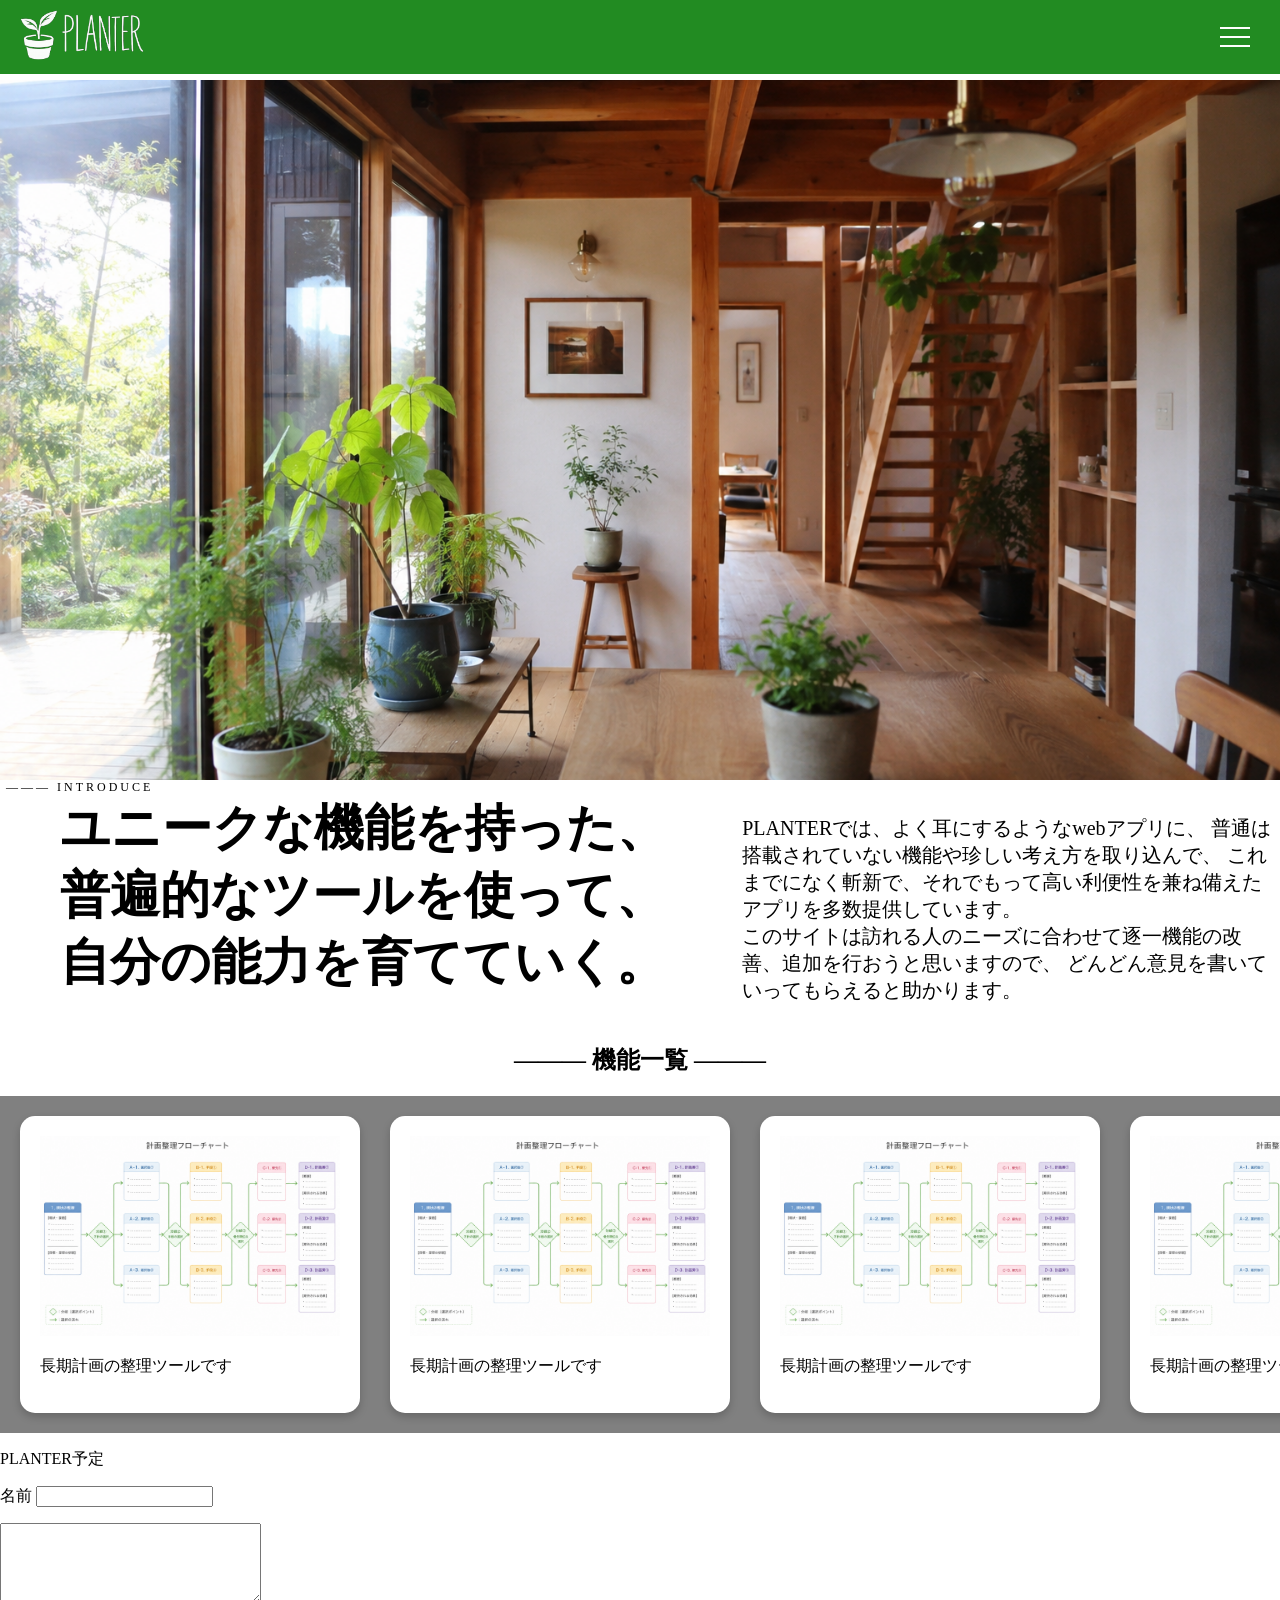
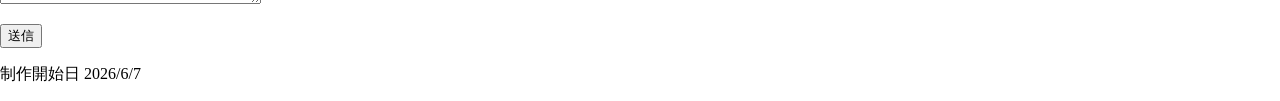
==== index.html @ d187fdfe "トプ画追加" ====
<!DOCTYPE html>
<html lang="ja">

<head>
    <meta charset="UTF-8">
    <meta name="viewport" content="width=device-width, initial-scale=1.0">
    <title>PLANTER</title>

    <link rel="stylesheet" href="style.css">
</head>

<body>

<header>
    <a href="index.html">
      <img src="images/hub-icon.png"
      alt="PLANTERのロゴ" class="icon">
    </a>


    <button id="menu-btn" class="menu-btn">
        <span></span>
        <span></span>
        <span></span>
    </button>

    <nav id="menu">
        <ul>
            <li><a href="index.html">ホーム</a></li>
            <li><a href="tools/planning_tool.html">計画整理ツール</a>
            <li><a href="tools/memo_tool.html">メモツール</a></li>
            <li><a href="tools/habit_tool.html">習慣化ツール</a></li>
            <li><a href="tools/patchnote.html">パッチノート</a></li>
            <li><a href="tools/blog.html">開発者より</a></li>
        </ul>
    </nav>
</header>

<section class="hero">
    <div class="hero-overlay"></div>

    <img
        src="images/top-photo.png"
        class="top-image"
        alt="背景画像">

</section>

<section class="hero-intro">


    <div class="left">
        <span class="introduce"> ――― INTRODUCE</span>

        <h2 class="introduce2">
            ユニークな機能を持った、<br>
            普遍的なツールを使って、<br>
            自分の能力を育てていく。
        </h2>
    </div>

    <div class="right">
        <p>
            PLANTERでは、よく耳にするようなwebアプリに、
            普通は搭載されていない機能や珍しい考え方を取り込んで、
            これまでになく斬新で、それでもって高い利便性を兼ね備えた
            アプリを多数提供しています。<br>
            このサイトは訪れる人のニーズに合わせて逐一機能の改善、追加を行おうと思いますので、
            どんどん意見を書いていってもらえると助かります。
        </p>
    </div>

</section>

    

  <main> 
  
   <h2>——— 機能一覧 ———</h2>
    <section class="tool-cards">  
     <div class="slide-track">
      <div class="tool-card">
        <a href="tools/planning_tool.html">
           <img src="images/planning.png"
           alt="計画整理ツール" class="tool-photo">
        </a>
        <p>長期計画の整理ツールです</p>
      </div>
      <div class="tool-card">
        <a href="tools/planning_tool.html">
           <img src="images/planning.png"
           alt="計画整理ツール" class="tool-photo">
        </a>
        <p>長期計画の整理ツールです</p>
      </div>
      <div class="tool-card">
        <a href="tools/planning_tool.html">
           <img src="images/planning.png"
           alt="計画整理ツール" class="tool-photo">
        </a>
        <p>長期計画の整理ツールです</p>
      </div>
      <div class="tool-card">
        <a href="tools/planning_tool.html">
           <img src="images/planning.png"
           alt="計画整理ツール" class="tool-photo">
        </a>
        <p>長期計画の整理ツールです</p>
      </div>
      <div class="tool-card">
        <a href="tools/planning_tool.html">
           <img src="images/planning.png"
           alt="計画整理ツール" class="tool-photo">
        </a>
        <p>長期計画の整理ツールです</p>
      </div>
      <div class="tool-card">
        <a href="tools/planning_tool.html">
           <img src="images/planning.png"
           alt="計画整理ツール" class="tool-photo">
        </a>
        <p>長期計画の整理ツールです</p>
      </div>
      <div class="tool-card">
        <p>複雑なメモを管理するツール</p>
        <a href="tools/memo_tool.html">開く</a>
      </div>
      <div class="tool-card">
        <p>習慣を継続するためのツールです</p>
        <a href="tools/habit_tool.html">開く</a>
      </div>
      <div class="tool-card">
        <p>パッチノート</p>
        <a href="tools/patchnote.html">開く</a>
      </div>
      <div class="tool-card">
        <p>開発者の話</p>
        <a href="tools/blog.html">開く</a>
      </div>
     </div>
    </section>
    <section>
      <p>PLANTER予定</p>

      <form action="messages.text">

        <label for="name">名前</label>
        <input type="text" id="name">
 
      </form>
    
      <p>
       <textarea
        rows="5"
        cols="30">
       </textarea>
      </p>
      <p>
       <button type="submit">
        送信
       </button>
      </p>

    </section>
  </main>
  <footer>
    <p>制作開始日 2026/6/7</p>
  </footer>
<script src="script.js"></script>
</body>
</html>
---- style.css ----
.icon{
    height:50px;
    width:auto;

}


header{
    position:fixed;
    top:0;
    left:0;

    width:100%;

    background-color:#228b22;

    display:flex;
    justify-content:space-between;
    align-items:center;

    padding:10px 20px;

    z-index:1000;

    box-sizing:border-box;
}

body{
    margin:0;
    padding-top:80px;
}
.menu-btn{
    width:50px;
    height:50px;

    background:none;
    border:none;

    position:relative;
    cursor:pointer;
}
.menu-btn span{
    position:absolute;

    width:30px;
    height:2px;

    background:white;

    left:10px;

    transition:0.3s;
}
.menu-btn span:nth-child(1){
    top:15px;
}
.menu-btn span:nth-child(2){
    top:24px;
}
.menu-btn span:nth-child(3){
    top:33px;
}
.menu-btn.active span:nth-child(1){
    transform:
        translateY(9px)
        rotate(45deg);
}
.menu-btn.active span:nth-child(2){
    opacity:0;
}
.menu-btn.active span:nth-child(3){
    transform:
        translateY(-9px)
        rotate(-45deg);
}

.menu-btn{
    z-index:1001;
}
#menu{
    z-index:1000;
}


#menu{
    text-align: left;
    position: fixed;
    top: 80px;
    left: 100%;
    font-size:30px;


    width: 100%;
    height: 100vh;

    background: white;

    transition: 0.5s ease;
}
#menu.active{
    left: 0;
}


.hero{

    position:relative;

    width:100%;
    height:700px;

    overflow:hidden;
    
    text-align:center;
    align-items:center;
    gap:50px;

}

.top-image{

    width:100%;
    height:100%;

    object-fit:cover;

}

.hero-content{

    position:absolute;

    top:50%;
    left:50%;

    transform:
        translate(-50%,-50%);

    z-index:2;

}

.hero-overlay{

    position:absolute;

    top:0;
    left:0;

    width:100%;
    height:100%;

    background:black;

    opacity:0;

    z-index:1;

    transition:0.3s;

}

.hero h1{
    text-align:center;
    font-size:60px;
    color:#2E7D32;
    display:flex;
    justify-content:center;
}

.hero-intro{

    display:flex;

    justify-content:space-between;

    align-items:flex-start;

    gap:70px;

}

main h2{
    text-align: center;
}
.left{

    flex:1.5;


}

.left .introduce2{
    margin-left: 60px;
}

.right {

    flex:1.2;

}

.right p{
    font-size: 1px;
}


.introduce{

    display:block;

    font-size:12px;

    letter-spacing:3px;

    margin-bottom:0px;
    margin-left: 6px;

}

.hero-intro h2{

    font-size:50px;

    margin:0;

}

.hero-intro p{
    text-align:left;

    font-size:20px;

    margin-top:35px;

}

body{

    background-color:white;
}

.tool-card{

    width:300px;
    padding:20px;

    background:white;
    border-radius:15px;

    box-shadow:0 4px 8px rgba(0,0,0,0.2);

    flex-shrink:0;
}

.tool-card:hover{

    transform:translateY(-10px);

}


.tool-cards{
    background-color: grey;
    overflow:hidden;

    padding-left:20px;

    width:100%;

    position:relative;
    padding-top:20px;
    padding-bottom:20px;
}

.tool-cards::-webkit-scrollbar{

    display:none;

}

.tool-photo{
    width:300px;
    height:200px;
}


.slide-track{
    display:flex;

    gap:30px;

    width:max-content;

    animation:scroll 30s linear infinite;
}

.slide-track:hover{

    animation-play-state:paused;

}

@keyframes scroll{

    from{
        transform:translateX(0);
    }

    to{
        transform:translateX(-50%);
    }

}

.tool-cards{

    width:100%;
    position:relative;
}
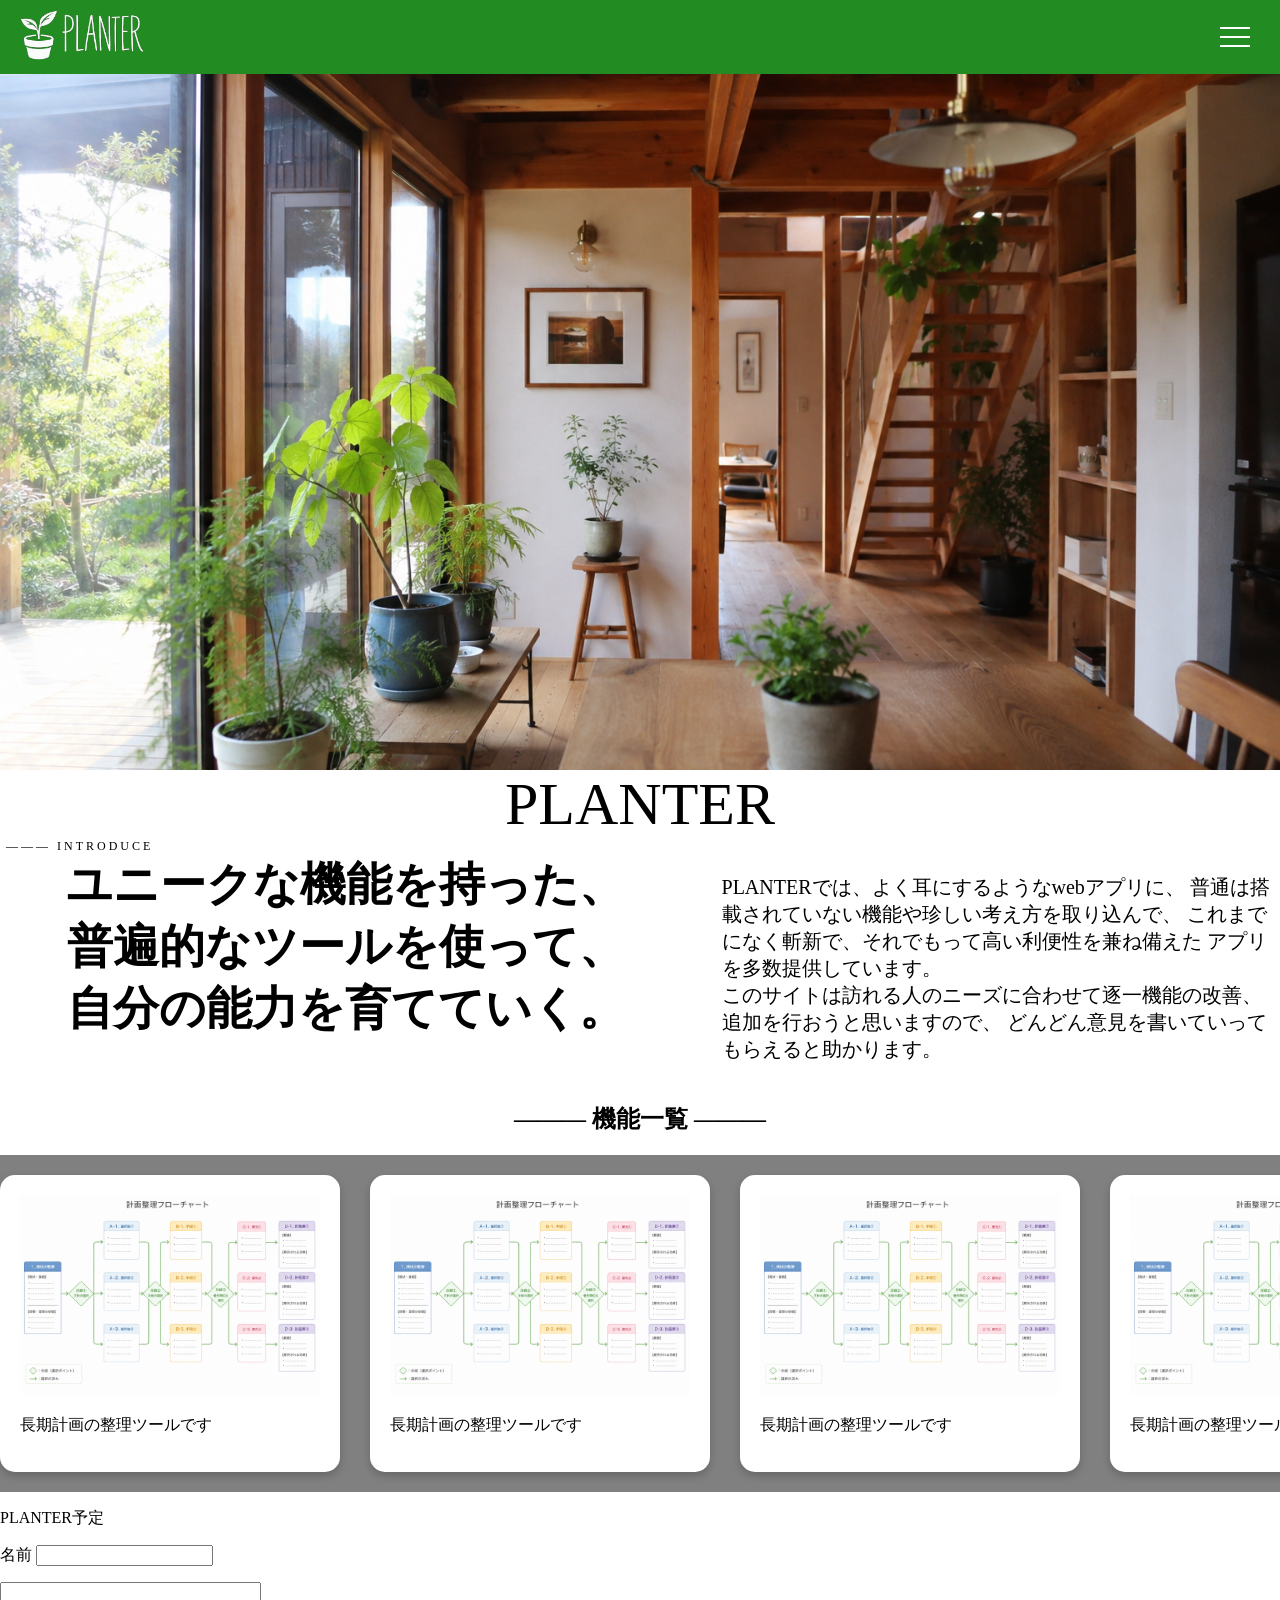
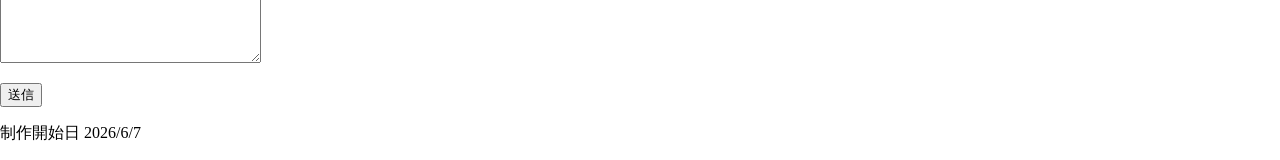
==== commit aa671eb9: "微細な変更" ====
--- a/index.html
+++ b/index.html
@@ -44,6 +44,9 @@
         class="top-image"
         alt="背景画像">
 
+</section>
+<section class="PLANTER-Font">
+  PLANTER
 </section>
 
 <section class="hero-intro">
--- a/style.css
+++ b/style.css
@@ -3,7 +3,6 @@
     width:auto;
 
 }
-
 
 header{
     position:fixed;
@@ -27,7 +26,7 @@
 
 body{
     margin:0;
-    padding-top:80px;
+    padding-top:70px;
 }
 .menu-btn{
     width:50px;
@@ -85,7 +84,7 @@
 #menu{
     text-align: left;
     position: fixed;
-    top: 80px;
+    top: 70px;
     left: 100%;
     font-size:30px;
 
@@ -124,6 +123,11 @@
 
     object-fit:cover;
 
+}
+
+.PLANTER-Font{
+    font-size: 60px;
+    text-align: center;
 }
 
 .hero-content{
@@ -185,13 +189,15 @@
 }
 .left{
 
-    flex:1.5;
+    flex:1.4;
 
 
 }
 
 .left .introduce2{
-    margin-left: 60px;
+    font-size:46px;
+    margin-left: 40px;
+    text-align: center;
 }
 
 .right {
@@ -264,7 +270,7 @@
     background-color: grey;
     overflow:hidden;
 
-    padding-left:20px;
+
 
     width:100%;
 
@@ -317,7 +323,4 @@
 
     width:100%;
     position:relative;
-}
-
-
-
+}
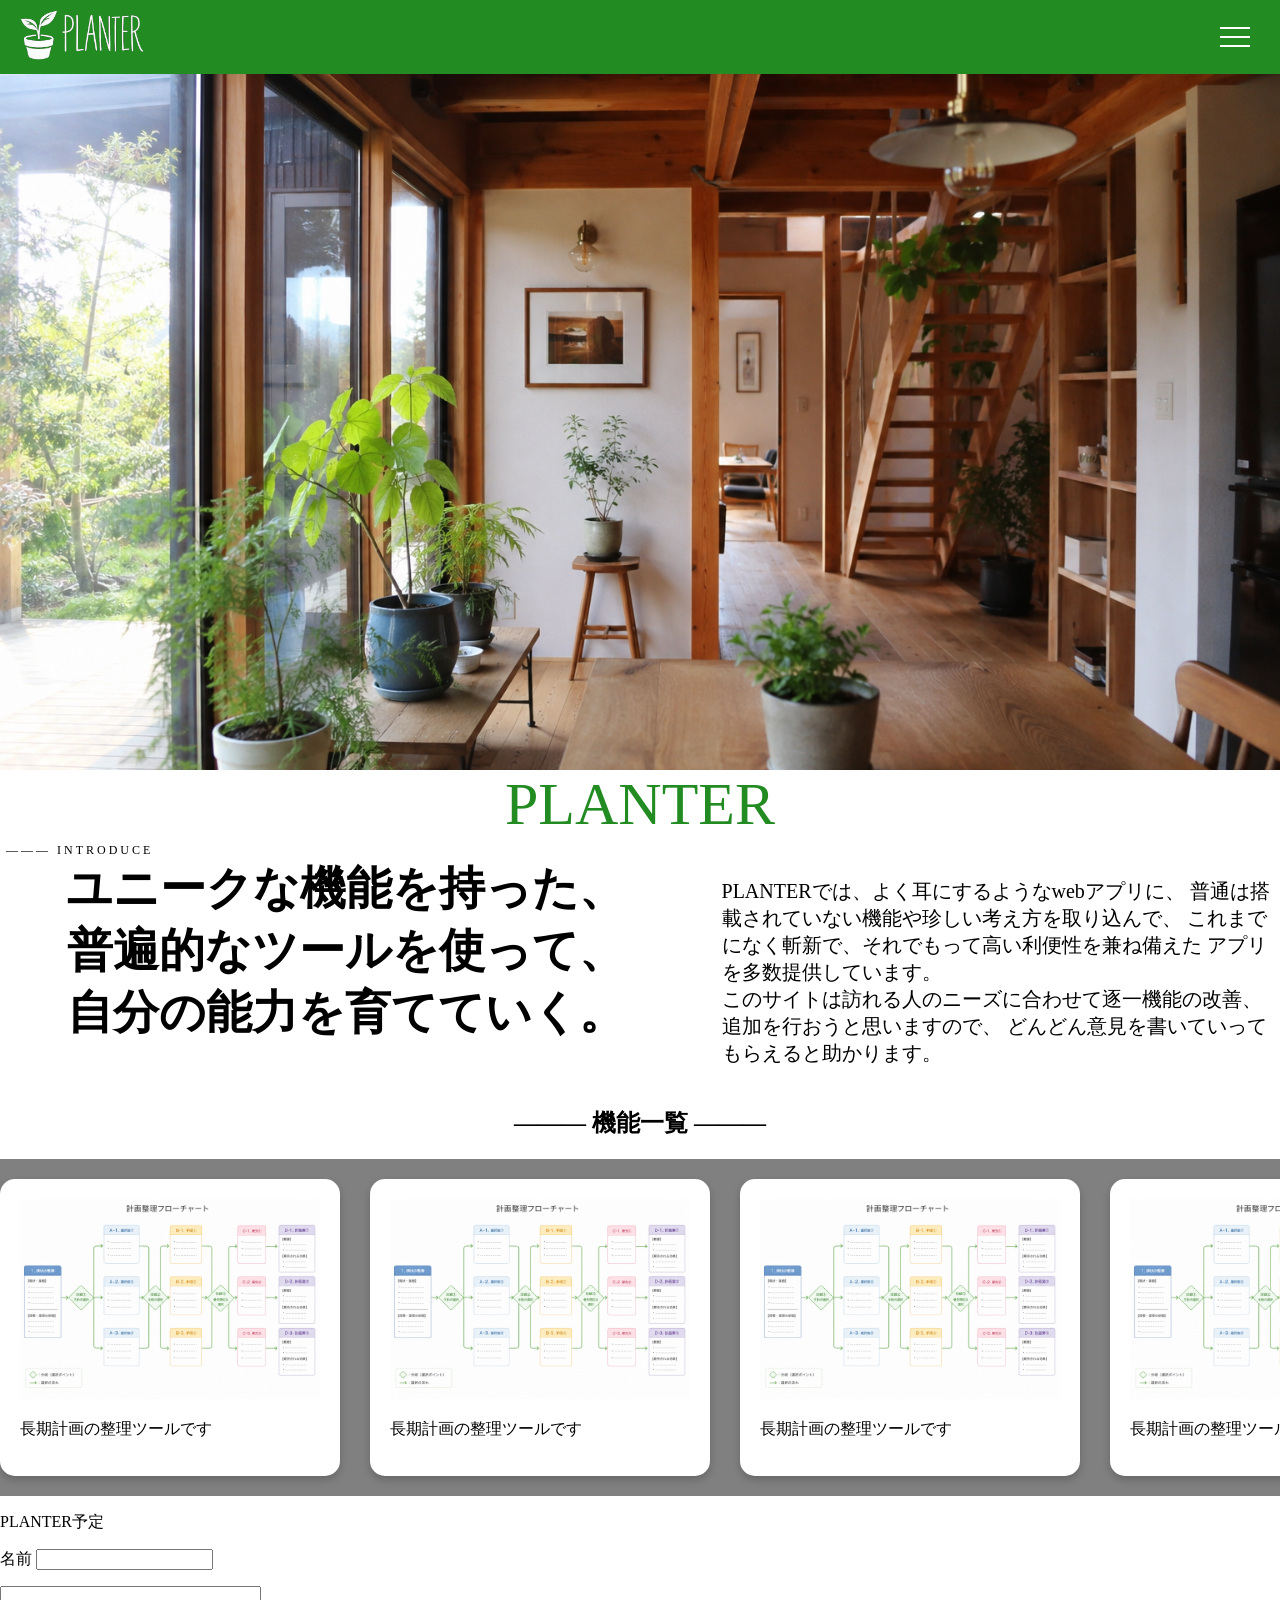
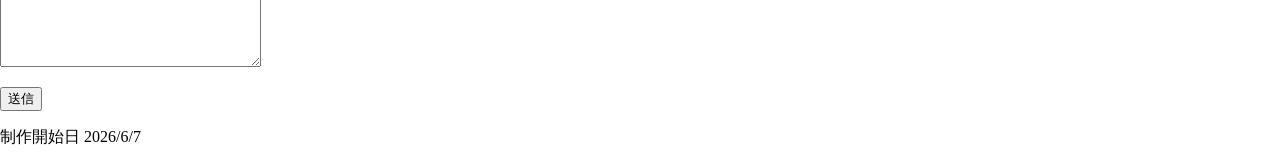
==== commit 80f73b63: "知識の箱庭β版導入" ====
--- a/index.html
+++ b/index.html
@@ -30,6 +30,7 @@
             <li><a href="tools/planning_tool.html">計画整理ツール</a>
             <li><a href="tools/memo_tool.html">メモツール</a></li>
             <li><a href="tools/habit_tool.html">習慣化ツール</a></li>
+            <li><a href="tools/knowledge_garden.html">知識の箱庭</a></li>
             <li><a href="tools/patchnote.html">パッチノート</a></li>
             <li><a href="tools/blog.html">開発者より</a></li>
         </ul>
@@ -140,6 +141,10 @@
         <p>開発者の話</p>
         <a href="tools/blog.html">開く</a>
       </div>
+      <div class="tool-card">
+        <p>知識を育てる個人用ナレッジ管理ツール</p>
+        <a href="tools/knowledge_garden.html">開く</a>
+      </div>
      </div>
     </section>
     <section>
--- a/style.css
+++ b/style.css
@@ -19,7 +19,7 @@
 
     padding:10px 20px;
 
-    z-index:1000;
+    z-index:1005;
 
     box-sizing:border-box;
 }
@@ -84,7 +84,7 @@
 #menu{
     text-align: left;
     position: fixed;
-    top: 70px;
+    top: 74px;
     left: 100%;
     font-size:30px;
 
@@ -167,9 +167,38 @@
 .hero h1{
     text-align:center;
     font-size:60px;
-    color:#2E7D32;
+    color:#2e7d32;
     display:flex;
     justify-content:center;
+}
+
+.PLANTER-Font {
+    overflow:hidden;
+    color:#228b22;
+    white-space:nowrap;
+    border-right:3px solid black;
+    display:inline-block;
+    animation:
+
+     typing
+
+     4s
+
+     steps(8)
+
+     forwards;
+}
+
+@keyframes typing {
+
+    from{
+        width:0;
+    }
+
+    to{
+        width:100%;
+    }
+
 }
 
 .hero-intro{
@@ -323,4 +352,63 @@
 
     width:100%;
     position:relative;
+}
+
+
+.habit-card{
+
+    width:300px;
+
+    padding:20px;
+
+    margin:20px;
+
+    background:white;
+
+    border-radius:15px;
+
+    box-shadow:0 4px 8px rgba(0,0,0,0.2);
+
+}
+
+#habitModal{
+
+    display:none;
+
+    position:fixed;
+
+    top:0;
+    left:0;
+
+    width:100%;
+    height:100%;
+
+    background:rgba(0,0,0,0.5);
+
+    justify-content:center;
+    align-items:center;
+
+}
+
+.modal-content{
+
+    background:white;
+
+    padding:30px;
+
+    border-radius:20px;
+
+    width:400px;
+
+}
+
+
+#habitList{
+
+    display:flex;
+
+    flex-wrap:wrap;
+
+    gap:20px;
+
 }
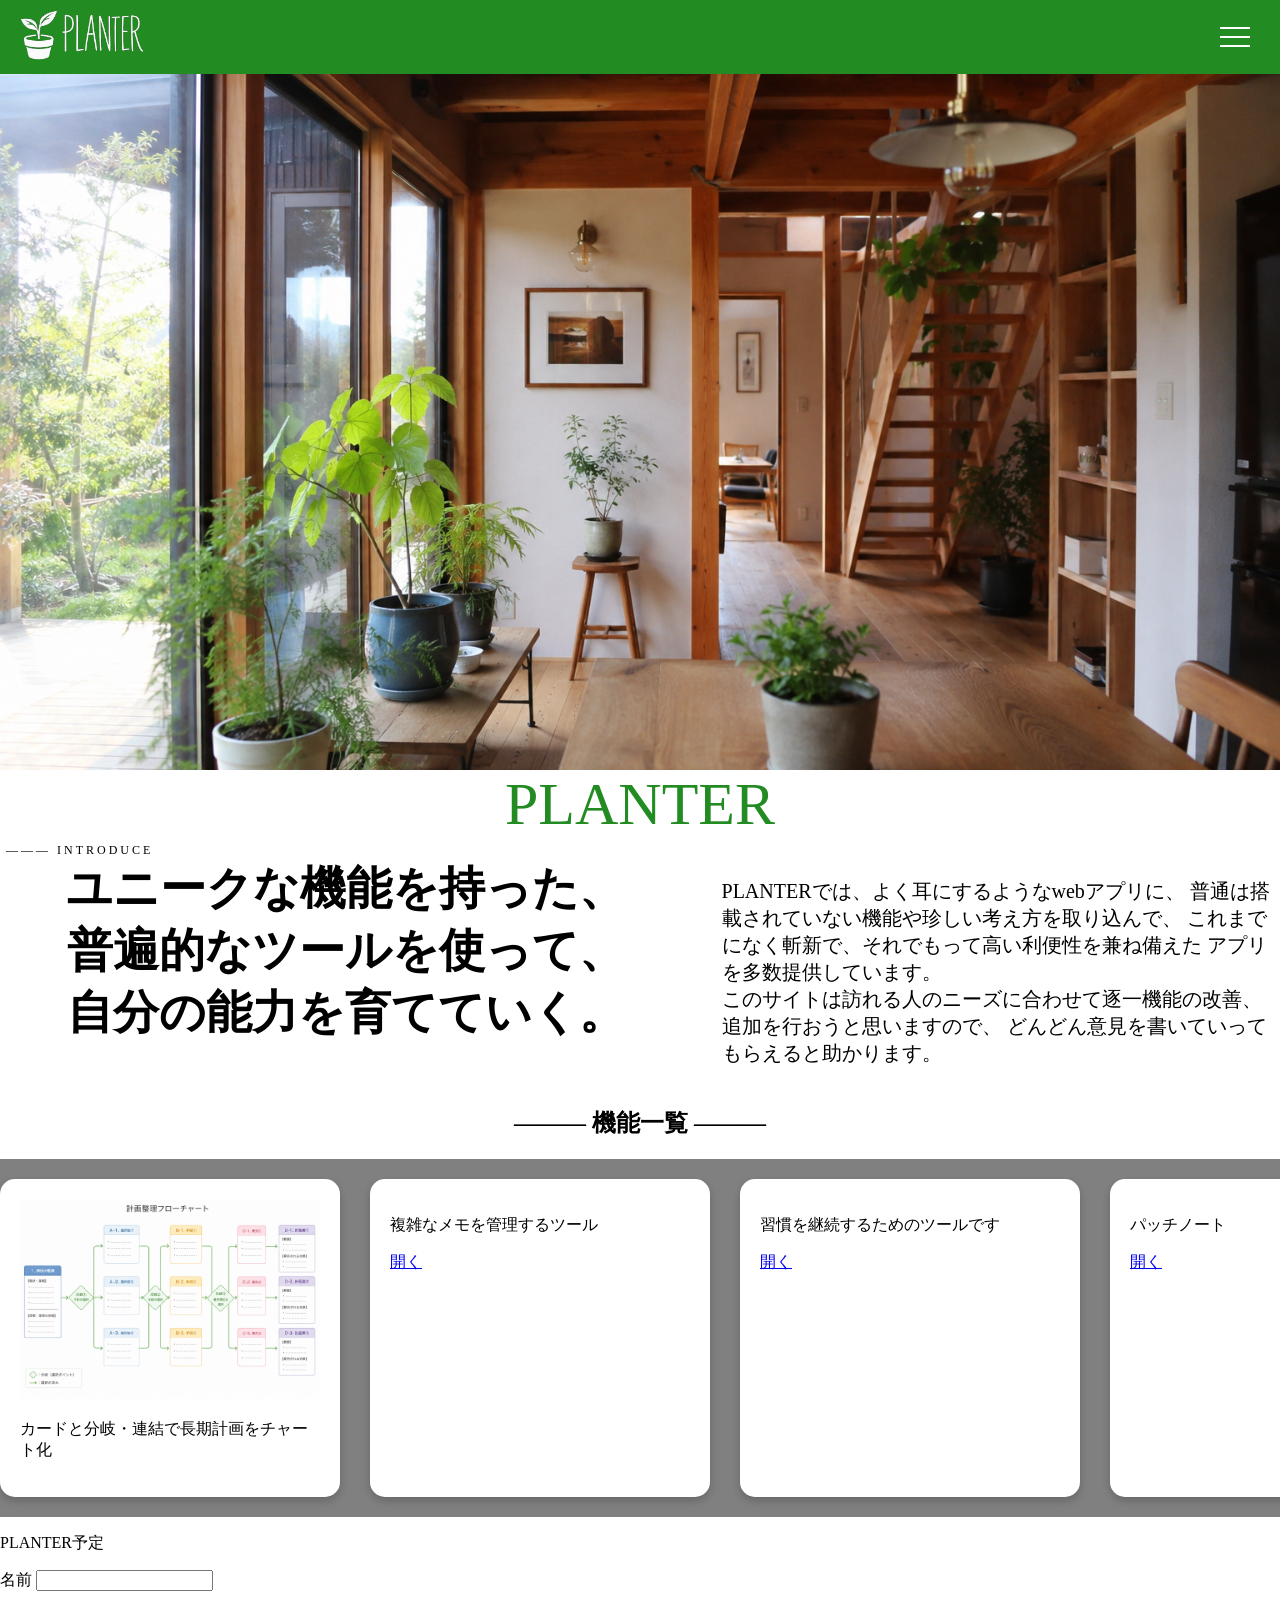
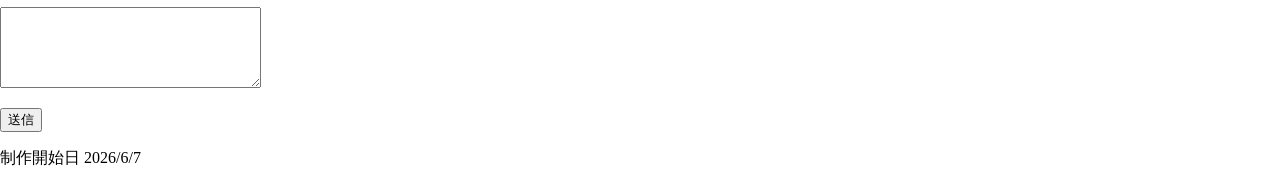
==== commit 6894df80: "計画整理" ====
--- a/index.html
+++ b/index.html
@@ -27,7 +27,7 @@
     <nav id="menu">
         <ul>
             <li><a href="index.html">ホーム</a></li>
-            <li><a href="tools/planning_tool.html">計画整理ツール</a>
+            <li><a href="tools/planning_tool.html">計画整理ツール</a></li>
             <li><a href="tools/memo_tool.html">メモツール</a></li>
             <li><a href="tools/habit_tool.html">習慣化ツール</a></li>
             <li><a href="tools/knowledge_garden.html">知識の箱庭</a></li>
@@ -88,42 +88,7 @@
            <img src="images/planning.png"
            alt="計画整理ツール" class="tool-photo">
         </a>
-        <p>長期計画の整理ツールです</p>
-      </div>
-      <div class="tool-card">
-        <a href="tools/planning_tool.html">
-           <img src="images/planning.png"
-           alt="計画整理ツール" class="tool-photo">
-        </a>
-        <p>長期計画の整理ツールです</p>
-      </div>
-      <div class="tool-card">
-        <a href="tools/planning_tool.html">
-           <img src="images/planning.png"
-           alt="計画整理ツール" class="tool-photo">
-        </a>
-        <p>長期計画の整理ツールです</p>
-      </div>
-      <div class="tool-card">
-        <a href="tools/planning_tool.html">
-           <img src="images/planning.png"
-           alt="計画整理ツール" class="tool-photo">
-        </a>
-        <p>長期計画の整理ツールです</p>
-      </div>
-      <div class="tool-card">
-        <a href="tools/planning_tool.html">
-           <img src="images/planning.png"
-           alt="計画整理ツール" class="tool-photo">
-        </a>
-        <p>長期計画の整理ツールです</p>
-      </div>
-      <div class="tool-card">
-        <a href="tools/planning_tool.html">
-           <img src="images/planning.png"
-           alt="計画整理ツール" class="tool-photo">
-        </a>
-        <p>長期計画の整理ツールです</p>
+        <p>カードと分岐・連結で長期計画をチャート化</p>
       </div>
       <div class="tool-card">
         <p>複雑なメモを管理するツール</p>
--- a/style.css
+++ b/style.css
@@ -411,4 +411,414 @@
 
     gap:20px;
 
-}+}
+
+/* ===== 習慣化ツール v2（詳細版）追加スタイル =====
+   元の .habit-card / .modal-content を踏襲しつつ拡張。
+   連続継続日数・合計継続日数・詳細ボタン・達成時のインラインフォーム用。 */
+
+/* ページヘッダー（少しデザイン） */
+.page-head{
+    background: linear-gradient(135deg, #2e7d32, #228b22);
+    color:#fff;
+    border-radius:16px;
+    padding:22px 24px;
+    margin: 6px 0 22px;
+    box-shadow:0 6px 18px rgba(34,139,34,.25);
+}
+.page-head h1{ margin:0 0 6px; font-size:26px; }
+.page-head h2{ margin:0; font-size:14px; font-weight:400; opacity:.92; }
+.page-head .home-link{ color:#eafff0; font-size:13px; text-decoration:underline; }
+
+/* 新規追加ボタン */
+#addHabit{
+    background:#228b22;
+    color:#fff;
+    border:none;
+    padding:12px 22px;
+    border-radius:10px;
+    font-size:15px;
+    cursor:pointer;
+    box-shadow:0 4px 10px rgba(34,139,34,.3);
+    margin-bottom:18px;
+}
+#addHabit:hover{ filter:brightness(1.07); }
+
+/* カードのデザイン（元の .habit-card を縦並び＋アクセント線に拡張） */
+.habit-card{
+    display:flex;
+    flex-direction:column;
+    border-top:4px solid #228b22;
+}
+.hk-head{
+    display:flex;
+    justify-content:space-between;
+    align-items:center;
+    gap:10px;
+    border-bottom:1px solid #eef3ee;
+    padding-bottom:10px;
+    margin-bottom:12px;
+}
+.hk-head h2{ margin:0; font-size:18px; color:#1b5e20; }
+.hk-badge{
+    font-size:12px;
+    padding:3px 10px;
+    border-radius:999px;
+    white-space:nowrap;
+}
+.hk-badge.done{ background:#e6f4ea; color:#228b22; }
+.hk-badge.todo{ background:#fdecea; color:#c0392b; }
+
+/* 3つの統計（連続 / 合計 / 累計） */
+.hk-stats{
+    display:grid;
+    grid-template-columns:repeat(3,1fr);
+    gap:8px;
+    margin-bottom:14px;
+}
+.hk-stat{
+    background:#f3fbf3;
+    border:1px solid #e2f0e2;
+    border-radius:10px;
+    padding:8px 6px;
+    text-align:center;
+}
+.hk-num{ font-size:18px; font-weight:700; color:#228b22; }
+.hk-cap{ font-size:11px; color:#5a7a5e; margin-top:2px; }
+
+/* アクションボタン行 */
+.hk-actions{ display:flex; gap:8px; margin-top:auto; }
+.hk-actions button{ flex:1; }
+
+/* カード内インラインフォーム（達成で上に表示） */
+.record-form{
+    margin:0 0 14px;
+    padding:12px;
+    border:1px dashed #228b22;
+    border-radius:10px;
+    background:#f3fbf3;
+}
+.record-form[hidden]{ display:none; }
+.record-form label{ display:block; font-size:13px; color:#228b22; margin-bottom:6px; }
+.record-form input{
+    width:100%; padding:9px 10px; border:1px solid #ccc;
+    border-radius:8px; font-size:15px; box-sizing:border-box;
+}
+.rf-actions{ display:flex; gap:8px; margin-top:10px; }
+.mini-btn{ flex:1; padding:9px; border:none; border-radius:8px; cursor:pointer; font-size:14px; }
+.rf-ok{ background:#228b22; color:#fff; }
+.rf-cancel{ background:#eee; color:#333; }
+
+/* ボタン類 */
+.habit-card button{
+    margin:8px 6px 0 0;
+    padding:9px 12px;
+    border:none;
+    border-radius:8px;
+    cursor:pointer;
+    font-size:14px;
+}
+.btn-record{ background:#228b22; color:#fff; }
+.btn-detail{ background:#fff; color:#228b22; border:1px solid #228b22; }
+.btn-delete{ background:#fdecea; color:#c0392b; }
+
+/* 詳細モーダル */
+#detailModal{
+    display:none; position:fixed; top:0; left:0;
+    width:100%; height:100%;
+    background:rgba(0,0,0,0.5);
+    justify-content:center; align-items:center;
+    z-index:2000;
+}
+.detail-row{
+    display:flex; justify-content:space-between; gap:12px;
+    padding:7px 0; border-bottom:1px solid #eee; font-size:14px;
+}
+.detail-row .k{ color:#228b22; }
+.detail-sub{ margin:12px 0 4px; font-weight:700; color:#228b22; font-size:13px; }
+.detail-list{ max-height:160px; overflow:auto; margin:0; padding-left:18px; font-size:13px; }
+
+/* モーダル内ラベル整え */
+.modal-content label{ display:block; margin-top:10px; font-size:13px; color:#333; }
+.modal-content input, .modal-content select{
+    width:100%; padding:9px 10px; margin-top:4px;
+    border:1px solid #ccc; border-radius:8px; font-size:14px; box-sizing:border-box;
+}
+
+/* ===== 習慣化ツール バックアップ・称号（2026/8/21 追加） ===== */
+.top-actions{ display:flex; gap:10px; flex-wrap:wrap; margin-bottom:4px; }
+.btn-backup{
+    background:#fff; color:#228b22; border:2px solid #228b22;
+    padding:11px 22px; border-radius:10px; font-size:15px; cursor:pointer;
+    box-shadow:0 4px 10px rgba(34,139,34,.15);
+}
+.btn-backup:hover{ background:#e6f4ea; }
+
+/* 並べ替えセレクト（2026/9/30 追加） */
+.ht-sort{
+    display:flex; align-items:center; gap:8px;
+    background:#fff; color:#228b22; border:2px solid #228b22;
+    padding:8px 14px; border-radius:10px; font-size:14px; font-weight:bold;
+    box-shadow:0 4px 10px rgba(34,139,34,.15); cursor:pointer;
+}
+.ht-sort select{
+    border:1px solid #ccc; border-radius:8px; font-size:14px;
+    padding:6px 8px; background:#fff; color:#333; cursor:pointer;
+}
+
+/* 称号チップ（連続日数に応じた称号と次の称号までの残り日数） */
+.hk-title{
+    display:flex; justify-content:space-between; align-items:center; gap:8px;
+    background:#fff8e1; border:1px solid #f0d98a; border-radius:10px;
+    padding:7px 10px; margin-bottom:12px; font-size:13px;
+}
+.hk-title-cur{ font-weight:700; color:#a0882a; }
+.hk-title-cur.earned{ color:#b8860b; }
+.hk-title-next{ color:#a0882a; font-size:12px; }
+
+/* バックアップモーダル */
+#backupModal{
+    display:none; position:fixed; top:0; left:0;
+    width:100%; height:100%;
+    background:rgba(0,0,0,0.5);
+    justify-content:center; align-items:center;
+    z-index:2100;
+}
+.backup-content{ max-width:520px; max-height:92vh; overflow:auto; }
+.backup-hint{ font-size:12.5px; color:#666; line-height:1.6; margin:6px 0 10px; }
+.backup-hint b{ color:#c0392b; }
+.bk-tabs{ display:flex; gap:6px; margin:12px 0; }
+.bk-tab{
+    flex:1; padding:9px 4px; border:1px solid #ccc; background:#fff;
+    border-radius:8px; cursor:pointer; font-size:13px; color:#333;
+}
+.bk-tab.active{ background:#228b22; color:#fff; border-color:#228b22; }
+.bk-pane{
+    border:1px solid #e2f0e2; background:#f7fcf7;
+    border-radius:10px; padding:12px; margin-bottom:12px;
+}
+.bk-pane[hidden]{ display:none; }
+.bk-pane textarea{
+    width:100%; min-height:110px; margin:10px 0; padding:8px;
+    border:1px solid #ccc; border-radius:8px; font-size:12px;
+    box-sizing:border-box; font-family:monospace;
+}
+.bk-pane input[type="file"]{ width:auto; padding:8px; background:#fff; }
+.bk-pane button{
+    background:#228b22; color:#fff; border:none; padding:10px 14px;
+    border-radius:8px; cursor:pointer; font-size:14px; margin:4px 8px 0 0;
+}
+.bk-pane button:hover{ filter:brightness(1.07); }
+.backup-msg{ color:#228b22; font-size:13px; font-weight:700; margin:6px 0 0; }
+
+/* ===== 習慣化ツール: フリーズ・非常時編集・着せ替えテーマ（2026/8/21 追加） ===== */
+.hk-title{ flex-wrap:wrap; }
+.hk-freeze{ margin-left:auto; font-weight:700; color:#4a7dff; font-size:12.5px; }
+.btn-edit{ background:#fff; color:#b8860b; border:1px solid #f0d98a; }
+
+/* 非常時編集モーダル */
+#editModal{
+    display:none; position:fixed; top:0; left:0;
+    width:100%; height:100%;
+    background:rgba(0,0,0,0.5);
+    justify-content:center; align-items:center;
+    z-index:2150;
+}
+.edit-content{ max-width:520px; max-height:92vh; overflow:auto; }
+.ee-grid{ display:grid; grid-template-columns:repeat(2,1fr); gap:4px 14px; margin-top:4px; }
+.ee-grid input[type="checkbox"]{ width:auto; margin-top:10px; }
+.ee-rec{
+    display:flex; justify-content:space-between; align-items:center; gap:8px;
+    padding:6px 8px; border-bottom:1px solid #eef3ee; font-size:13px;
+}
+.ee-rec .mini-btn{ flex:0 0 auto; padding:6px 10px; }
+.ee-addrow{ display:flex; gap:8px; margin-top:8px; align-items:center; }
+.ee-addrow input{ flex:1; }
+.ee-addrow .mini-btn{ flex:0 0 auto; }
+.edit-actions{ display:flex; gap:10px; margin-top:16px; }
+.edit-actions button{ flex:1; padding:11px; border:none; border-radius:10px; cursor:pointer; font-size:15px; }
+
+/* 着せ替えテーマモーダル */
+#themeModal{
+    display:none; position:fixed; top:0; left:0;
+    width:100%; height:100%;
+    background:rgba(0,0,0,0.5);
+    justify-content:center; align-items:center;
+    z-index:2200;
+}
+.theme-content{ max-width:440px; }
+.theme-grid{ display:grid; grid-template-columns:repeat(3,1fr); gap:8px; margin:12px 0; }
+.theme-swatch{
+    padding:10px 6px; border:1px solid #ccc; background:#fff;
+    border-radius:10px; cursor:pointer; font-size:13px; color:#333;
+}
+.theme-swatch:hover{ border-color:#228b22; }
+.theme-swatch.active{ background:#228b22; color:#fff; border-color:#228b22; font-weight:700; }
+.ht-custom{ border:1px dashed #ccc; border-radius:10px; padding:10px; margin-bottom:12px; }
+
+/* 非常時タブの区切り・全データ編集ボタン・装飾チェック */
+.bk-hr{ border:none; border-top:1px dashed #cfe3cf; margin:14px 0 4px; }
+#btn-open-edit{ background:#fff; color:#b8860b; border:2px solid #f0d98a; }
+[data-theme] #btn-open-edit{ background:var(--ht-panel); color:var(--ht-warn-text); border-color:var(--ht-warn-border); }
+.ht-decor-row{ border:1px dashed #ccc; border-radius:10px; padding:10px 12px; margin-bottom:12px; }
+.ht-decor-label{ display:flex; align-items:center; gap:8px; font-size:13.5px; color:#333; cursor:pointer; }
+.ht-decor-label input{ width:auto; margin:0; }
+[data-theme] .ht-decor-row{ border-color:var(--ht-border); }
+[data-theme] .ht-decor-label{ color:var(--ht-text); }
+
+/* ===== 習慣化ツール 着せ替えテーマ変数（既定＝従来のデザイン） ===== */
+:root{
+    --ht-bg:#ffffff; --ht-panel:#ffffff; --ht-panel-2:#f3fbf3;
+    --ht-border:#e2f0e2; --ht-text:#1f1f1f; --ht-dim:#5a7a5e;
+    --ht-accent:#228b22; --ht-accent-2:#1b5e20; --ht-accent-soft:#f3fbf3;
+    --ht-danger:#c0392b; --ht-danger-soft:#fdecea;
+    --ht-header:#228b22;
+    --ht-head-grad:linear-gradient(135deg,#2e7d32,#228b22);
+    --ht-warn-bg:#fff8e1; --ht-warn-border:#f0d98a; --ht-warn-text:#b8860b;
+    --ht-freeze:#4a7dff;
+}
+
+/* ---- テーマプリセット（知識の箱庭と共通の配色） ---- */
+[data-theme="dark"]{
+    --ht-bg:#0f1512; --ht-panel:#1b2620; --ht-panel-2:#223029;
+    --ht-border:#2e3d34; --ht-text:#e6efe9; --ht-dim:#9fb3a6;
+    --ht-accent:#5fcf8e; --ht-accent-2:#8fd0ff; --ht-accent-soft:rgba(95,207,142,.12);
+    --ht-danger:#ff6b6b; --ht-danger-soft:rgba(255,107,107,.12);
+    --ht-header:#16201b; --ht-head-grad:linear-gradient(135deg,#16201b,#223029);
+    --ht-warn-bg:rgba(255,209,102,.12); --ht-warn-border:rgba(255,209,102,.35); --ht-warn-text:#ffd166;
+    --ht-freeze:#7aa8ff;
+}
+[data-theme="light"]{
+    --ht-bg:#f2f5f3; --ht-panel:#ffffff; --ht-panel-2:#eef2ef;
+    --ht-border:#bfc9c3; --ht-text:#16201b; --ht-dim:#445049;
+    --ht-accent:#2f9e63; --ht-accent-2:#2b7fc4; --ht-accent-soft:#e8f4ee;
+    --ht-danger:#d64545; --ht-danger-soft:#fdecea;
+    --ht-header:#2f9e63; --ht-head-grad:linear-gradient(135deg,#237a4b,#2f9e63);
+    --ht-warn-bg:#fff8e1; --ht-warn-border:#f0d98a; --ht-warn-text:#b8860b;
+}
+[data-theme="sunset"]{
+    --ht-bg:#2a1622; --ht-panel:#3e2230; --ht-panel-2:#4a2838;
+    --ht-border:#5e3346; --ht-text:#fce9ee; --ht-dim:#cf9fb0;
+    --ht-accent:#ff8c5a; --ht-accent-2:#ffc15e; --ht-accent-soft:rgba(255,140,90,.14);
+    --ht-danger:#ff6f91; --ht-danger-soft:rgba(255,111,145,.14);
+    --ht-header:#341c2c; --ht-head-grad:linear-gradient(135deg,#341c2c,#4a2838);
+    --ht-warn-bg:rgba(255,209,102,.12); --ht-warn-border:rgba(255,209,102,.35); --ht-warn-text:#ffd166;
+    --ht-freeze:#ffc15e;
+}
+[data-theme="ocean"]{
+    --ht-bg:#0a1c26; --ht-panel:#123140; --ht-panel-2:#173f4f;
+    --ht-border:#235563; --ht-text:#e6f4f8; --ht-dim:#9cc2cf;
+    --ht-accent:#2bb7c4; --ht-accent-2:#56c5f2; --ht-accent-soft:rgba(43,183,196,.14);
+    --ht-danger:#ff7d8f; --ht-danger-soft:rgba(255,125,143,.14);
+    --ht-header:#0f2733; --ht-head-grad:linear-gradient(135deg,#0f2733,#173f4f);
+    --ht-warn-bg:rgba(255,209,102,.12); --ht-warn-border:rgba(255,209,102,.35); --ht-warn-text:#ffd166;
+    --ht-freeze:#56c5f2;
+}
+[data-theme="forest"]{
+    --ht-bg:#15241a; --ht-panel:#213528; --ht-panel-2:#294034;
+    --ht-border:#33512f; --ht-text:#e9f3e8; --ht-dim:#a8c3a9;
+    --ht-accent:#6fcf6f; --ht-accent-2:#a7d96a; --ht-accent-soft:rgba(111,207,111,.14);
+    --ht-danger:#ff8585; --ht-danger-soft:rgba(255,133,133,.14);
+    --ht-header:#1c2e22; --ht-head-grad:linear-gradient(135deg,#1c2e22,#294034);
+    --ht-warn-bg:rgba(255,209,102,.12); --ht-warn-border:rgba(255,209,102,.35); --ht-warn-text:#ffd166;
+    --ht-freeze:#a7d96a;
+}
+[data-theme="mono"]{
+    --ht-bg:#15171a; --ht-panel:#262a2d; --ht-panel-2:#303438;
+    --ht-border:#3c4044; --ht-text:#f2f3f4; --ht-dim:#9aa0a4;
+    --ht-accent:#cfd4d9; --ht-accent-2:#aeb4b8; --ht-accent-soft:rgba(207,212,217,.14);
+    --ht-danger:#e06666; --ht-danger-soft:rgba(224,102,102,.14);
+    --ht-header:#1d2023; --ht-head-grad:linear-gradient(135deg,#1d2023,#303438);
+    --ht-warn-bg:rgba(232,195,74,.12); --ht-warn-border:rgba(232,195,74,.35); --ht-warn-text:#e8c34a;
+    --ht-freeze:#cfd4d9;
+}
+[data-theme="mono-light"]{
+    --ht-bg:#e7ebee; --ht-panel:#ffffff; --ht-panel-2:#e4e9ed;
+    --ht-border:#c7ced3; --ht-text:#22272b; --ht-dim:#5b636a;
+    --ht-accent:#8b949c; --ht-accent-2:#5b636a; --ht-accent-soft:#eef1f3;
+    --ht-danger:#c0564e; --ht-danger-soft:#f6e8e6;
+    --ht-header:#7d868e; --ht-head-grad:linear-gradient(135deg,#7d868e,#8b949c);
+    --ht-warn-bg:#faf3e0; --ht-warn-border:#e3d5a8; --ht-warn-text:#8a6d00;
+}
+[data-theme="space"]{
+    --ht-bg:#0a0a1c; --ht-panel:#171738; --ht-panel-2:#221f4a;
+    --ht-border:#2e2c5c; --ht-text:#eaeaff; --ht-dim:#a9a6d8;
+    --ht-accent:#9d7bff; --ht-accent-2:#5fd0ff; --ht-accent-soft:rgba(157,123,255,.16);
+    --ht-danger:#ff7aa8; --ht-danger-soft:rgba(255,122,168,.14);
+    --ht-header:#111129; --ht-head-grad:linear-gradient(135deg,#111129,#221f4a);
+    --ht-warn-bg:rgba(255,209,102,.12); --ht-warn-border:rgba(255,209,102,.35); --ht-warn-text:#ffd166;
+    --ht-freeze:#5fd0ff;
+}
+[data-theme="notebook"]{
+    --ht-bg:#efe9dd; --ht-panel:#fffdf7; --ht-panel-2:#ece5d6;
+    --ht-border:#c8bca2; --ht-text:#3a3327; --ht-dim:#635842;
+    --ht-accent:#c2703d; --ht-accent-2:#5b8c6e; --ht-accent-soft:#f7f0e2;
+    --ht-danger:#c0492f; --ht-danger-soft:#f8e9e3;
+    --ht-header:#8a6a3f; --ht-head-grad:linear-gradient(135deg,#a67c4a,#c2703d);
+    --ht-warn-bg:#fdf6e3; --ht-warn-border:#e8d5a4; --ht-warn-text:#8a6d00;
+    --ht-freeze:#5b8c6e;
+}
+[data-theme="morning"]{
+    --ht-bg:#eef3f8; --ht-panel:#ffffff; --ht-panel-2:#e8eef5;
+    --ht-border:#bccbe0; --ht-text:#3f4a55; --ht-dim:#54627a;
+    --ht-accent:#f6a96b; --ht-accent-2:#6fb3da; --ht-accent-soft:#fdf1e4;
+    --ht-danger:#d97a6c; --ht-danger-soft:#f9e9e5;
+    --ht-header:#e89a55; --ht-head-grad:linear-gradient(135deg,#e89a55,#f6a96b);
+    --ht-warn-bg:#fdf6e3; --ht-warn-border:#e8d5a4; --ht-warn-text:#8a6d00;
+}
+[data-theme="cyber"]{
+    --ht-bg:#0a0a12; --ht-panel:#161626; --ht-panel-2:#1e1e33;
+    --ht-border:#2a2a47; --ht-text:#e6f7ff; --ht-dim:#9aa7d6;
+    --ht-accent:#ff3df0; --ht-accent-2:#19f0ff; --ht-accent-soft:rgba(255,61,240,.14);
+    --ht-danger:#ff4d6d; --ht-danger-soft:rgba(255,77,109,.14);
+    --ht-header:#11111d; --ht-head-grad:linear-gradient(135deg,#11111d,#1e1e33);
+    --ht-warn-bg:rgba(255,224,77,.12); --ht-warn-border:rgba(255,224,77,.35); --ht-warn-text:#ffe04d;
+    --ht-freeze:#19f0ff;
+}
+
+/* ---- data-theme 適用時の上書き（習慣化ツール限定。他ツールは影響なし） ---- */
+[data-theme] body{ background:var(--ht-bg); color:var(--ht-text); }
+[data-theme] header{ background-color:var(--ht-header); }
+[data-theme] #menu{ background:var(--ht-panel); }
+[data-theme] #menu a{ color:var(--ht-text); }
+[data-theme] footer{ color:var(--ht-dim); }
+[data-theme] .page-head{ background:var(--ht-head-grad); }
+[data-theme] .habit-card{ background:var(--ht-panel); color:var(--ht-text); }
+[data-theme] .modal-content{ background:var(--ht-panel); color:var(--ht-text); }
+[data-theme] #addHabit{ background:var(--ht-accent); color:#fff; }
+[data-theme] .btn-backup{ background:var(--ht-panel); color:var(--ht-accent); border-color:var(--ht-accent); }
+[data-theme] .btn-backup:hover{ background:var(--ht-accent-soft); }
+[data-theme] .hk-head h2{ color:var(--ht-accent-2); }
+[data-theme] .hk-badge.done{ background:var(--ht-accent-soft); color:var(--ht-accent); }
+[data-theme] .hk-badge.todo{ background:var(--ht-danger-soft); color:var(--ht-danger); }
+[data-theme] .hk-stat{ background:var(--ht-accent-soft); border-color:var(--ht-border); }
+[data-theme] .hk-num{ color:var(--ht-accent); }
+[data-theme] .hk-cap{ color:var(--ht-dim); }
+[data-theme] .record-form{ border-color:var(--ht-accent); background:var(--ht-accent-soft); }
+[data-theme] .record-form label{ color:var(--ht-accent); }
+[data-theme] .record-form input{ background:var(--ht-panel); border-color:var(--ht-border); color:var(--ht-text); }
+[data-theme] .rf-cancel{ background:var(--ht-panel-2); color:var(--ht-text); }
+[data-theme] .btn-record{ background:var(--ht-accent); color:#fff; }
+[data-theme] .btn-detail{ background:var(--ht-panel); color:var(--ht-accent); border-color:var(--ht-accent); }
+[data-theme] .btn-edit{ background:var(--ht-panel); color:var(--ht-warn-text); border-color:var(--ht-warn-border); }
+[data-theme] .btn-delete{ background:var(--ht-danger-soft); color:var(--ht-danger); }
+[data-theme] .hk-title{ background:var(--ht-warn-bg); border-color:var(--ht-warn-border); }
+[data-theme] .hk-title-cur{ color:var(--ht-warn-text); }
+[data-theme] .hk-title-next{ color:var(--ht-dim); }
+[data-theme] .hk-freeze{ color:var(--ht-freeze); }
+[data-theme] .detail-row .k{ color:var(--ht-accent); }
+[data-theme] .detail-sub{ color:var(--ht-accent); }
+[data-theme] .modal-content label{ color:var(--ht-text); }
+[data-theme] .modal-content input, [data-theme] .modal-content select{
+    background:var(--ht-panel); border-color:var(--ht-border); color:var(--ht-text);
+}
+[data-theme] .bk-pane{ background:var(--ht-accent-soft); border-color:var(--ht-border); }
+[data-theme] .bk-pane textarea{ background:var(--ht-panel); border-color:var(--ht-border); color:var(--ht-text); }
+[data-theme] .bk-tab{ background:var(--ht-panel); border-color:var(--ht-border); color:var(--ht-text); }
+[data-theme] .bk-tab.active{ background:var(--ht-accent); border-color:var(--ht-accent); color:#fff; }
+[data-theme] .backup-hint{ color:var(--ht-dim); }
+[data-theme] .backup-msg{ color:var(--ht-accent); }
+[data-theme] .ee-rec{ border-color:var(--ht-border); }
+[data-theme] .theme-swatch{ background:var(--ht-panel); border-color:var(--ht-border); color:var(--ht-text); }
+[data-theme] .theme-swatch:hover{ border-color:var(--ht-accent); }
+[data-theme] .theme-swatch.active{ background:var(--ht-accent); color:#fff; border-color:var(--ht-accent); }
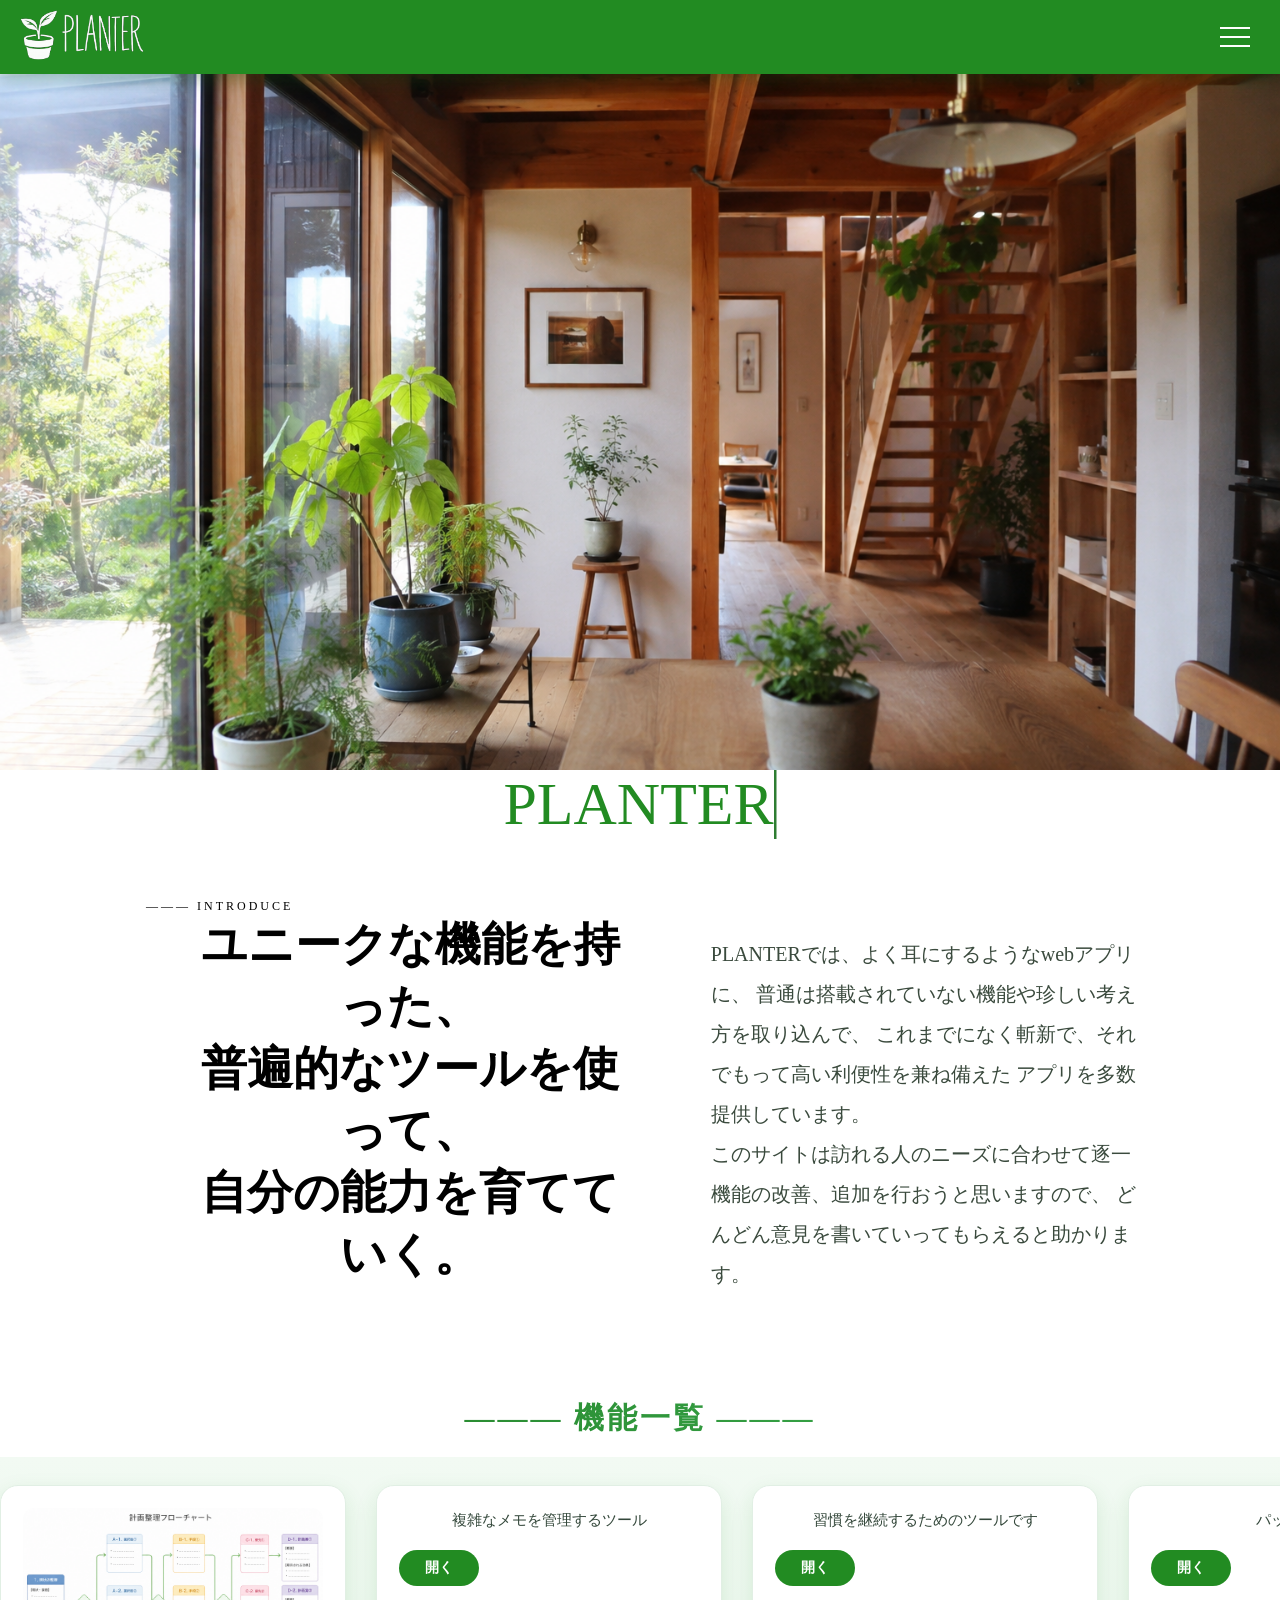
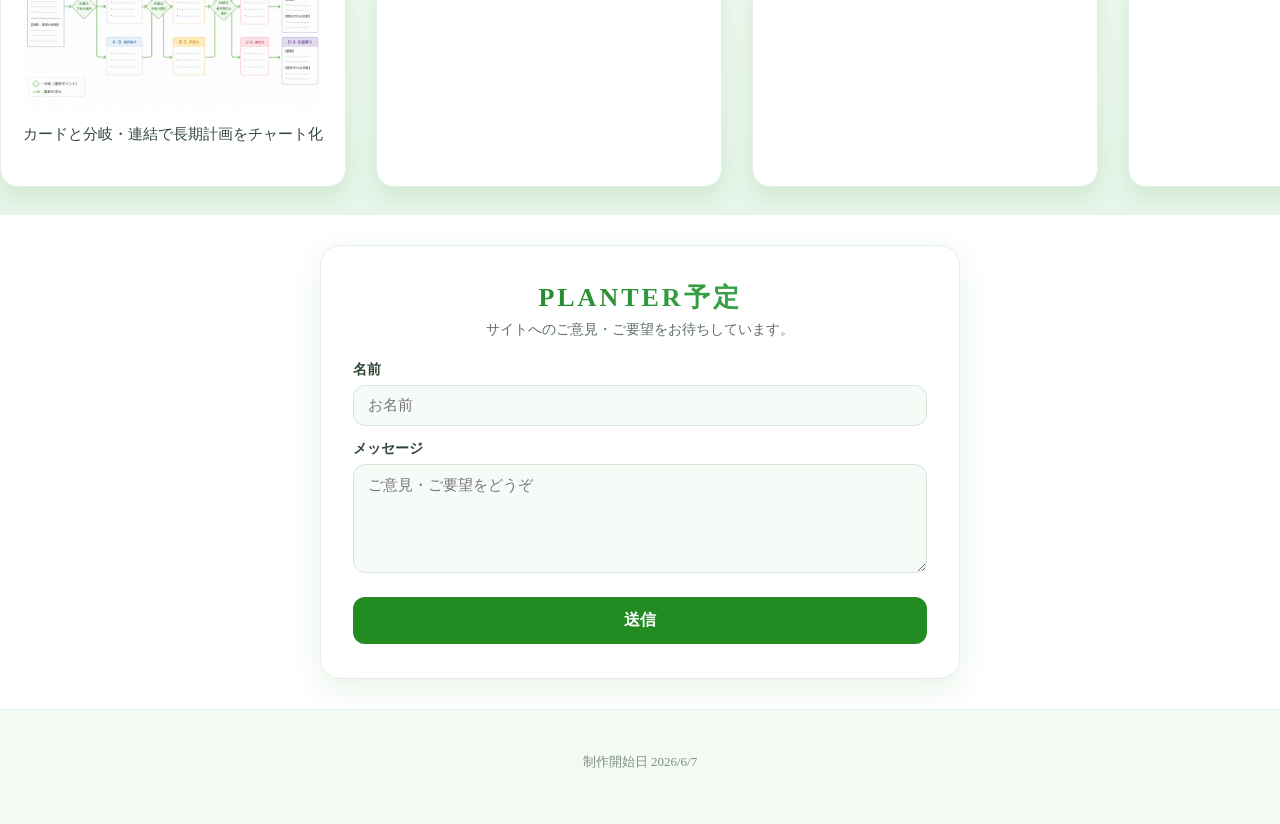
==== commit 794d090e: "機能修正" ====
--- a/index.html
+++ b/index.html
@@ -31,6 +31,7 @@
             <li><a href="tools/memo_tool.html">メモツール</a></li>
             <li><a href="tools/habit_tool.html">習慣化ツール</a></li>
             <li><a href="tools/knowledge_garden.html">知識の箱庭</a></li>
+            <li><a href="tools/experimental_tool.html">試験的なツール</a></li>
             <li><a href="tools/patchnote.html">パッチノート</a></li>
             <li><a href="tools/blog.html">開発者より</a></li>
         </ul>
@@ -47,7 +48,7 @@
 
 </section>
 <section class="PLANTER-Font">
-  PLANTER
+  <span class="pf-text">PLANTER</span>
 </section>
 
 <section class="hero-intro">
@@ -92,48 +93,43 @@
       </div>
       <div class="tool-card">
         <p>複雑なメモを管理するツール</p>
-        <a href="tools/memo_tool.html">開く</a>
+        <a href="tools/memo_tool.html" class="card-open">開く</a>
       </div>
       <div class="tool-card">
         <p>習慣を継続するためのツールです</p>
-        <a href="tools/habit_tool.html">開く</a>
+        <a href="tools/habit_tool.html" class="card-open">開く</a>
       </div>
       <div class="tool-card">
         <p>パッチノート</p>
-        <a href="tools/patchnote.html">開く</a>
+        <a href="tools/patchnote.html" class="card-open">開く</a>
       </div>
       <div class="tool-card">
         <p>開発者の話</p>
-        <a href="tools/blog.html">開く</a>
+        <a href="tools/blog.html" class="card-open">開く</a>
       </div>
       <div class="tool-card">
         <p>知識を育てる個人用ナレッジ管理ツール</p>
-        <a href="tools/knowledge_garden.html">開く</a>
+        <a href="tools/knowledge_garden.html" class="card-open">開く</a>
+      </div>
+      <div class="tool-card">
+        <p>試験的なツール（単語帳 β版）</p>
+        <a href="tools/experimental_tool.html" class="card-open">開く</a>
       </div>
      </div>
     </section>
-    <section>
-      <p>PLANTER予定</p>
+    <section class="planter-form">
+      <h2 class="form-title">PLANTER予定</h2>
+      <p class="form-sub">サイトへのご意見・ご要望をお待ちしています。</p>
 
-      <form action="messages.text">
+      <form id="planter-form" action="messages.text" class="form-inner">
+        <label for="name">名前</label>
+        <input type="text" id="name" name="name" placeholder="お名前">
 
-        <label for="name">名前</label>
-        <input type="text" id="name">
- 
+        <label for="msg">メッセージ</label>
+        <textarea id="msg" name="msg" rows="5" placeholder="ご意見・ご要望をどうぞ"></textarea>
+
+        <button type="submit" class="submit-btn">送信</button>
       </form>
-    
-      <p>
-       <textarea
-        rows="5"
-        cols="30">
-       </textarea>
-      </p>
-      <p>
-       <button type="submit">
-        送信
-       </button>
-      </p>
-
     </section>
   </main>
   <footer>
--- a/style.css
+++ b/style.css
@@ -22,6 +22,13 @@
     z-index:1005;
 
     box-sizing:border-box;
+    box-shadow:0 4px 18px rgba(20,80,20,.35);
+    transition:background .35s ease, box-shadow .35s ease;
+}
+header.scrolled{
+    background:rgba(34,139,34,.92);
+    backdrop-filter:blur(8px);
+    -webkit-backdrop-filter:blur(8px);
 }
 
 body{
@@ -172,31 +179,29 @@
     justify-content:center;
 }
 
-.PLANTER-Font {
-    overflow:hidden;
+.PLANTER-Font .pf-text{
+    display:inline-block;
     color:#228b22;
     white-space:nowrap;
-    border-right:3px solid black;
-    display:inline-block;
+    border-right:3px solid #2e7d32;
+    clip-path: inset(0 100% 0 0);
     animation:
-
-     typing
-
-     4s
-
-     steps(8)
-
-     forwards;
+     typing 2.2s steps(7,end) forwards,
+     caretBlink 0.8s step-end infinite;
+}
+@keyframes caretBlink{
+    0%,100%{ border-color:#2e7d32; }
+    50%{ border-color:transparent; }
 }
 
 @keyframes typing {
 
     from{
-        width:0;
+        clip-path: inset(0 100% 0 0);
     }
 
     to{
-        width:100%;
+        clip-path: inset(0 0 0 0);
     }
 
 }
@@ -210,11 +215,30 @@
     align-items:flex-start;
 
     gap:70px;
+
+    max-width:1080px;
+    margin:0 auto;
+    padding:60px 40px 30px;
+    box-sizing:border-box;
 
 }
 
 main h2{
     text-align: center;
+    color:#228b22;
+    font-size:30px;
+    letter-spacing:3px;
+    margin:54px 0 18px;
+    background:linear-gradient(90deg,#1c741c,#43b85a,#1c741c);
+    background-size:200% auto;
+    -webkit-background-clip:text;
+    background-clip:text;
+    -webkit-text-fill-color:transparent;
+    color:transparent;
+    animation:shimmer 7s linear infinite;
+}
+@keyframes shimmer{
+    to{ background-position:200% center; }
 }
 .left{
 
@@ -236,7 +260,9 @@
 }
 
 .right p{
-    font-size: 1px;
+    font-size: 18px;
+    line-height: 2;
+    color: #3a4a3d;
 }
 
 
@@ -278,25 +304,67 @@
 .tool-card{
 
     width:300px;
-    padding:20px;
+    padding:22px;
 
     background:white;
-    border-radius:15px;
-
-    box-shadow:0 4px 8px rgba(0,0,0,0.2);
+    border:1px solid #e1efe4;
+    border-radius:18px;
+
+    box-shadow:0 8px 22px rgba(34,139,34,0.12);
 
     flex-shrink:0;
+    transition:transform .28s cubic-bezier(.2,.7,.3,1), box-shadow .28s, border-color .28s;
 }
 
 .tool-card:hover{
 
     transform:translateY(-10px);
-
+    box-shadow:0 16px 34px rgba(34,139,34,0.22);
+    border-color:#bfe6c6;
+
+}
+
+.tool-card p{
+    font-size:15px;
+    line-height:1.7;
+    color:#33473a;
+    margin:0 0 16px;
+    text-align:center;
+}
+
+.tool-card a{
+    color:#1f7a2e;
+    text-decoration:none;
+    font-weight:600;
+}
+
+.tool-card a.card-open{
+    display:inline-block;
+    background:#228b22;
+    color:#fff;
+    padding:9px 26px;
+    border-radius:999px;
+    font-size:14px;
+    transition:background .2s, transform .15s;
+}
+
+.tool-card a.card-open:hover{
+    background:#1c741c;
+    transform:translateY(-1px);
+}
+
+.tool-photo{
+    width:100%;
+    height:200px;
+    border-radius:12px;
+    object-fit:cover;
+    display:block;
+    margin-bottom:14px;
 }
 
 
 .tool-cards{
-    background-color: grey;
+    background: linear-gradient(180deg,#f2faf3 0%,#e6f5e9 100%);
     overflow:hidden;
 
 
@@ -304,8 +372,8 @@
     width:100%;
 
     position:relative;
-    padding-top:20px;
-    padding-bottom:20px;
+    padding-top:28px;
+    padding-bottom:28px;
 }
 
 .tool-cards::-webkit-scrollbar{
@@ -821,4 +889,156 @@
 [data-theme] .ee-rec{ border-color:var(--ht-border); }
 [data-theme] .theme-swatch{ background:var(--ht-panel); border-color:var(--ht-border); color:var(--ht-text); }
 [data-theme] .theme-swatch:hover{ border-color:var(--ht-accent); }
-[data-theme] .theme-swatch.active{ background:var(--ht-accent); color:#fff; border-color:var(--ht-accent); }+[data-theme] .theme-swatch.active{ background:var(--ht-accent); color:#fff; border-color:var(--ht-accent); }
+
+/* ---- 2026-10-04 リニューアル: PLANTER予定フォーム / フッター ---- */
+.planter-form{
+    max-width:640px;
+    margin:30px auto 10px;
+    padding:34px 32px;
+    background:#fff;
+    border:1px solid #e1efe4;
+    border-radius:20px;
+    box-shadow:0 10px 30px rgba(34,139,34,0.10);
+    box-sizing:border-box;
+}
+.form-title{
+    text-align:center;
+    color:#228b22;
+    font-size:26px;
+    margin:0 0 6px;
+}
+.form-sub{
+    text-align:center;
+    color:#5d6f61;
+    font-size:14px;
+    margin:0 0 22px;
+}
+.form-inner label{
+    display:block;
+    font-size:14px;
+    font-weight:600;
+    color:#2f4536;
+    margin:14px 0 6px;
+}
+.form-inner input,
+.form-inner textarea{
+    width:100%;
+    padding:11px 14px;
+    border:1px solid #d4e6d8;
+    border-radius:12px;
+    font-size:15px;
+    font-family:inherit;
+    box-sizing:border-box;
+    background:#f7fbf8;
+    transition:border-color .2s, box-shadow .2s;
+}
+.form-inner input:focus,
+.form-inner textarea:focus{
+    outline:none;
+    border-color:#228b22;
+    box-shadow:0 0 0 3px rgba(34,139,34,0.15);
+}
+.form-inner textarea{
+    resize:vertical;
+}
+.submit-btn{
+    margin-top:20px;
+    width:100%;
+    padding:13px;
+    border:none;
+    border-radius:12px;
+    background:#228b22;
+    color:#fff;
+    font-size:16px;
+    font-weight:700;
+    cursor:pointer;
+    transition:background .2s, transform .15s;
+}
+.submit-btn:hover{
+    background:#1c741c;
+    transform:translateY(-1px);
+}
+footer{
+    text-align:center;
+    padding:30px 16px 40px;
+    color:#7e8f82;
+    font-size:13px;
+    background:#f2faf3;
+    border-top:1px solid #e1efe4;
+    margin-top:30px;
+}
+
+/* ============================================================
+   2026-10-20 追加: アニメーション・演出の強化
+   ============================================================ */
+
+/* スムーズスクロール + 選択色 */
+html{ scroll-behavior:smooth; }
+::selection{ background:#228b22; color:#fff; }
+
+/* スクロールで表示要素をふわっと出す */
+.reveal{
+    opacity:0;
+    transform:translateY(34px);
+    transition:opacity .85s ease, transform .85s cubic-bezier(.2,.7,.3,1);
+    will-change:opacity, transform;
+}
+.reveal.in-view{
+    opacity:1;
+    transform:none;
+}
+
+/* ツールカードにホバー時の光沢（シースルー） */
+.tool-card{
+    position:relative;
+    overflow:hidden;
+}
+.tool-card::after{
+    content:"";
+    position:absolute;
+    top:0; left:-60%;
+    width:50%; height:100%;
+    background:linear-gradient(110deg, transparent 0%, rgba(255,255,255,.55) 50%, transparent 100%);
+    transform:skewX(-18deg);
+    transition:left .6s ease;
+    pointer-events:none;
+}
+.tool-card:hover::after{
+    left:120%;
+}
+
+/* 開くボタンのゆるやかな脈動（アテンション） */
+.tool-card a.card-open{
+    animation:openPulse 2.6s ease-in-out infinite;
+}
+@keyframes openPulse{
+    0%,100%{ box-shadow:0 0 0 0 rgba(34,139,34,0); }
+    50%{ box-shadow:0 0 0 6px rgba(34,139,34,.12); }
+}
+
+/* 送信ボタンのホバー光沢 */
+.submit-btn{
+    position:relative;
+    overflow:hidden;
+}
+.submit-btn::after{
+    content:"";
+    position:absolute;
+    top:0; left:-70%;
+    width:45%; height:100%;
+    background:linear-gradient(110deg, transparent, rgba(255,255,255,.45), transparent);
+    transform:skewX(-18deg);
+    transition:left .6s ease;
+}
+.submit-btn:hover::after{
+    left:130%;
+}
+
+/* フッターのゆっくりフェードイン（reveal の補完） */
+footer.reveal{ transition-duration:1s; }
+
+@media (prefers-reduced-motion: reduce){
+    *{ animation:none !important; transition:none !important; }
+    .reveal{ opacity:1; transform:none; }
+}
